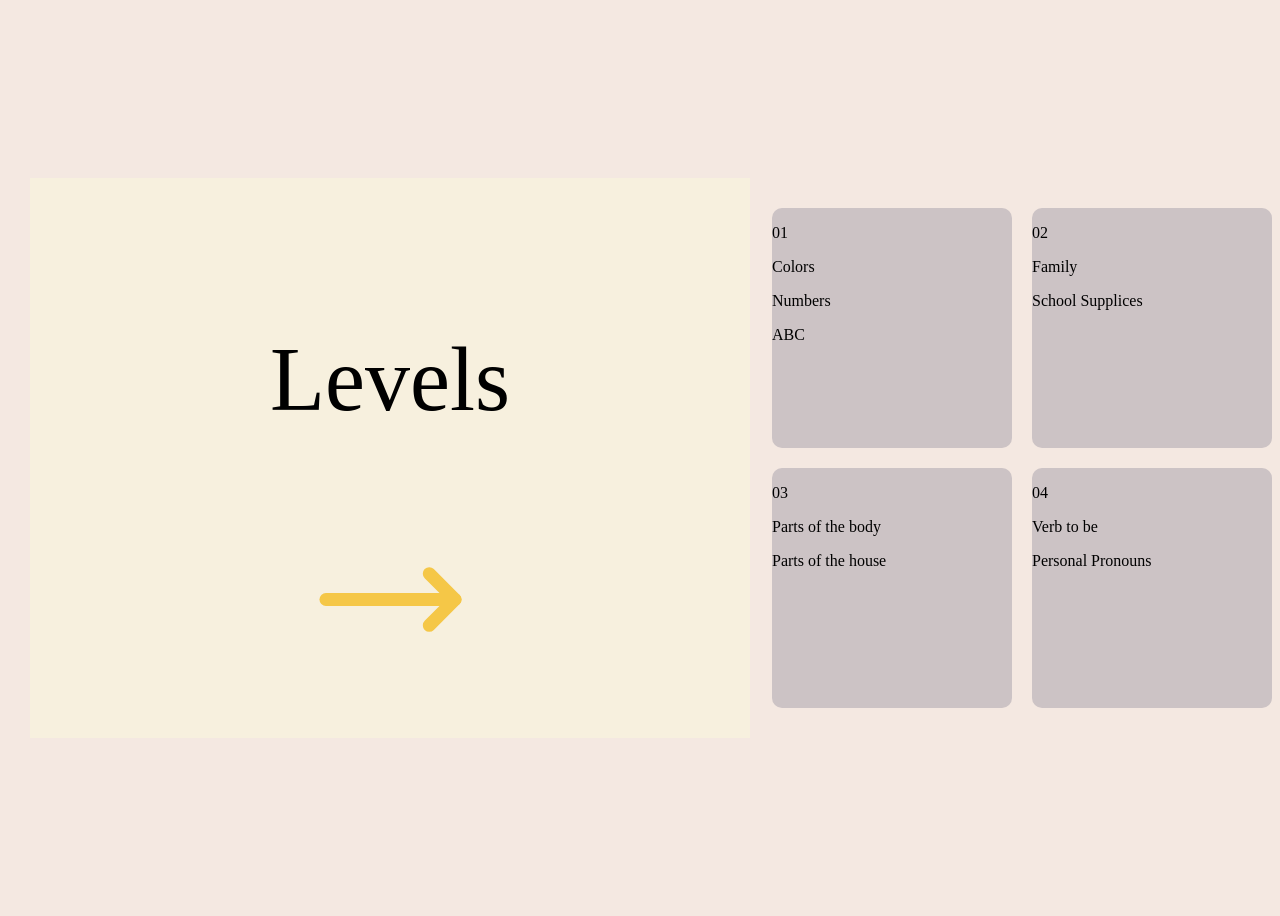
==== Levels.html @ 6d48f49f "creacion de levels y modificacion en el index" ====
<!DOCTYPE html>
<html lang="en">
<head>
    <meta charset="UTF-8">
    <meta name="viewport" content="width=device-width, initial-scale=1.0">
    <title>Levels</title>
    <link rel="stylesheet" href="css/Levels.css">
</head>
<body>
    <header>
        <div class="container">
            <p class="pLevels">Levels</p>
        <button>
            <svg xmlns="http://www.w3.org/2000/svg" 
                display="block"
                margin-top="10px"
                height="155"  
                viewBox="0 0 24 24" 
                fill="none" 
                margin-top="-5px"
                stroke="#f5c747" 
                stroke-width="2" 
                stroke-linecap="round" 
                stroke-linejoin="round" 
                class="flecha">
                <path d="M18 8L22 12L18 16"/>
                <path d="M2 12H22"/>
            </svg>
        </button>
        </div>

        </header>
        <div class="cuadritos">
            <div class="containerRojo">
                <p>01</p>
                <p>Colors</p>
                <p>Numbers</p>
                <p>ABC</p>
            </div>
            <div class="containerAzul">
                <p>02</p>
                <p>Family</p>
                <p>School Supplices</p>
            </div>
            <div class="containerMorado>">
                <p>03</p>
                <p>Parts of the body</p> 
                <p>Parts of the house</p>               
            </div>
            <div class="containerNaranja">
                <p>04</p>
                <p>Verb to be</p>   
                <p>Personal Pronouns</p>             
            </div>

        </div>
    
</body>
</html>
---- css/Levels.css ----
body {
    background-color: #f4e8e1;
    min-height: 100vh;
    display: flex;
    justify-content: center;
    align-items: center;
    overflow: hidden;
}
header {
  display: flex;
  grid-template-columns: 2fr 1fr;
  gap: 20px;
  width: 1000px;
  margin: 50px auto;
}
.container{
    display: flex;
    flex-direction: column;  /* ← CAMBIA de row a column (apila verticalmente) */
    background-color: #f7f0de;
    align-items: center;      /* ← Centra horizontalmente */
    justify-content: center;  /* ← Centra verticalmente */             /* ← Espacio entre el título y la flecha */
    width: 600px;
    margin: -20px auto;
    padding: 60px;            /* ← Añade padding para mejor apariencia */
}
.cuadritos {
  display: grid;
  grid-template-columns: repeat(2, 1fr);
  gap: 20px;
}
.cuadritos div {
  background-color: #ccc3c5;
  border-radius: 10px;
  height: 240px;
  width: 240px;
}
p{
    font-family: cursive;
}
.pLevels{
font-size: 90px;
}
button{
    background: transparent;
    border: none;
    cursor: pointer;
    display: inline-flex;
    align-items: center;
    gap: 10px;
    position: relative;
    transition: transform 0.3s ease;
}
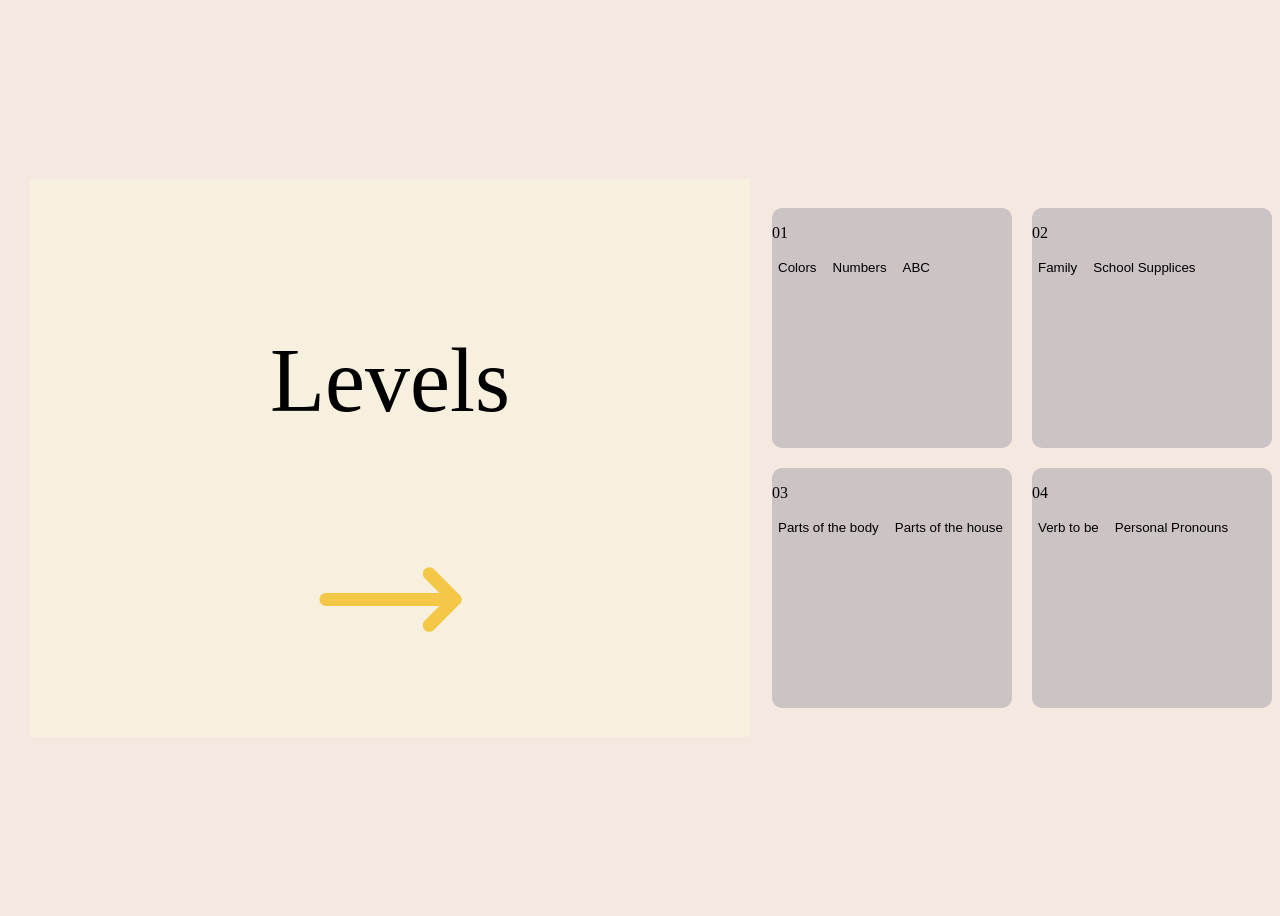
==== commit f9c729ff: "levels completo" ====
--- a/Levels.html
+++ b/Levels.html
@@ -10,47 +10,56 @@
     <header>
         <div class="container">
             <p class="pLevels">Levels</p>
-        <button>
+        <div class="flecha">
             <svg xmlns="http://www.w3.org/2000/svg" 
-                display="block"
-                margin-top="10px"
-                height="155"  
-                viewBox="0 0 24 24" 
-                fill="none" 
-                margin-top="-5px"
-                stroke="#f5c747" 
-                stroke-width="2" 
-                stroke-linecap="round" 
-                stroke-linejoin="round" 
+            background="transparent";
+            border="none" ;
+            cursor="pointer" ;
+            display="flex" ;
+            align-items="center" ;
+            gap="10px";
+            position="relative" ;
+            transition="transform 0.3s ease" ;
+            margin-top="-35px"
+            height="155" 
+            stroke="#f5c747" 
+            stroke-width="2" 
+            stroke-linecap="round" 
+            stroke-linejoin="round"             
+            viewBox="0 0 24 24"     
+            fill="none" 
+                                
+
+
                 class="flecha">
                 <path d="M18 8L22 12L18 16"/>
                 <path d="M2 12H22"/>
             </svg>
-        </button>
+        </div>
         </div>
 
         </header>
         <div class="cuadritos">
             <div class="containerRojo">
-                <p>01</p>
-                <p>Colors</p>
-                <p>Numbers</p>
-                <p>ABC</p>
+                <p class="number">01</p>
+                <button>Colors</button>
+                <button>Numbers</button>
+                <button>ABC</button>
             </div>
             <div class="containerAzul">
-                <p>02</p>
-                <p>Family</p>
-                <p>School Supplices</p>
+                <p class="number">02</p>
+                <button>Family</button>
+                <button>School Supplices</button>
             </div>
-            <div class="containerMorado>">
-                <p>03</p>
-                <p>Parts of the body</p> 
-                <p>Parts of the house</p>               
+            <div class="containerMorado">
+                <p class="number">03</p>
+                <button>Parts of the body</button> 
+                <button>Parts of the house</button>               
             </div>
             <div class="containerNaranja">
-                <p>04</p>
-                <p>Verb to be</p>   
-                <p>Personal Pronouns</p>             
+                <p class="number">04</p>
+                <button>Verb to be</button>   
+                <button>Personal Pronouns</button>             
             </div>
 
         </div>
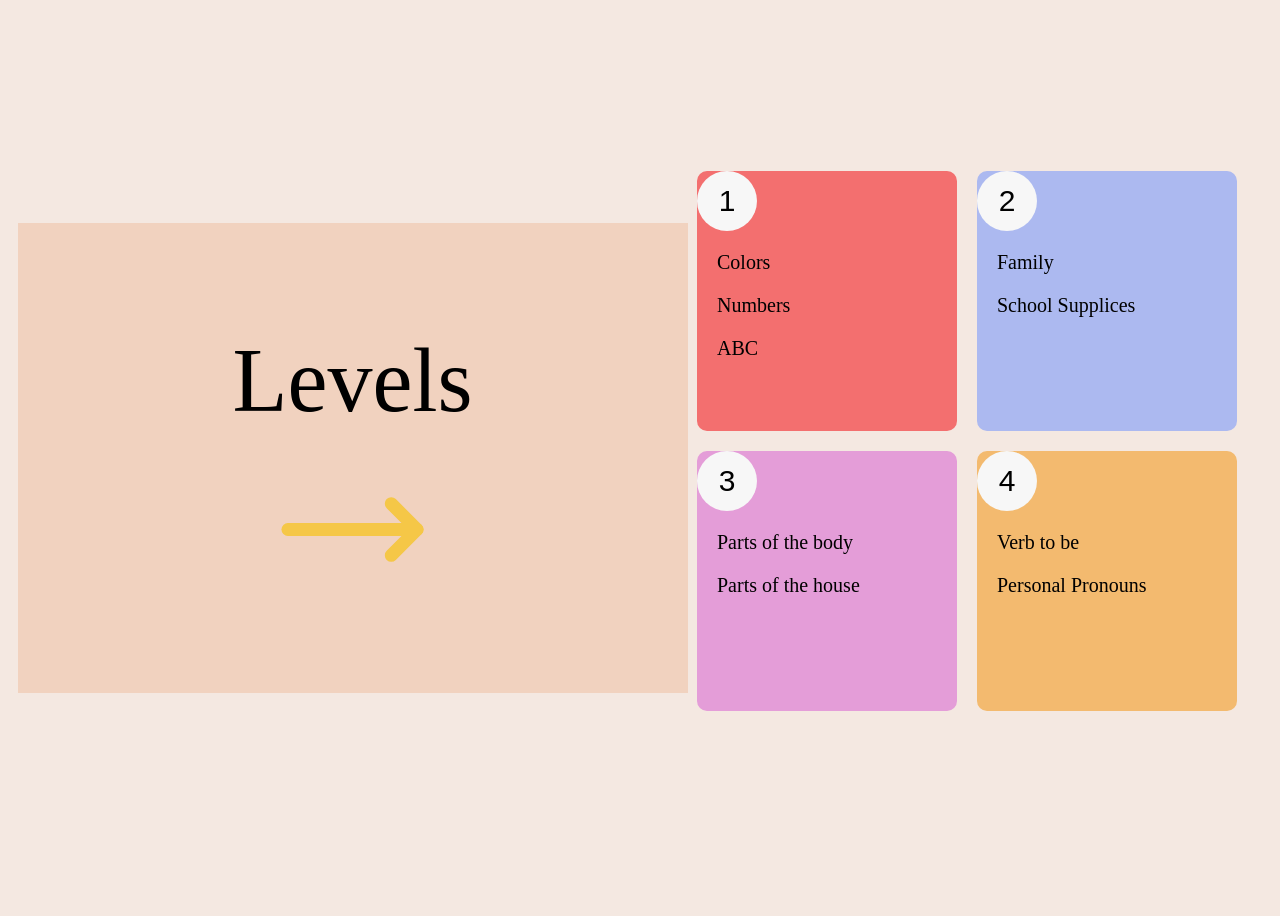
==== commit cfef0cb8: "Finish" ====
--- a/Levels.html
+++ b/Levels.html
@@ -28,9 +28,6 @@
             stroke-linejoin="round"             
             viewBox="0 0 24 24"     
             fill="none" 
-                                
-
-
                 class="flecha">
                 <path d="M18 8L22 12L18 16"/>
                 <path d="M2 12H22"/>
@@ -41,25 +38,28 @@
         </header>
         <div class="cuadritos">
             <div class="containerRojo">
-                <p class="number">01</p>
-                <button>Colors</button>
-                <button>Numbers</button>
-                <button>ABC</button>
+            <a href="RainbowEnglish/Level1.html">
+                <button>1</button>
+            </a>
+                <p >Colors</p>
+                <p>Numbers</p>
+                <p>ABC</p>
+
             </div>
             <div class="containerAzul">
-                <p class="number">02</p>
-                <button>Family</button>
-                <button>School Supplices</button>
+                <button>2</button>
+                <p>Family</p>
+                <p>School Supplices</p>
             </div>
             <div class="containerMorado">
-                <p class="number">03</p>
-                <button>Parts of the body</button> 
-                <button>Parts of the house</button>               
+                <button>3</button>
+                <p>Parts of the body</p> 
+                <p>Parts of the house</p>               
             </div>
             <div class="containerNaranja">
-                <p class="number">04</p>
-                <button>Verb to be</button>   
-                <button>Personal Pronouns</button>             
+                <button>4</button>
+                <p>Verb to be</p>   
+                <p>Personal Pronouns</p>             
             </div>
 
         </div>
--- a/css/Levels.css
+++ b/css/Levels.css
@@ -16,10 +16,11 @@
 .container{
     display: flex;
     flex-direction: column;  /* ← CAMBIA de row a column (apila verticalmente) */
-    background-color: #f7f0de;
+    background-color: #f1d2bf;
     align-items: center;      /* ← Centra horizontalmente */
     justify-content: center;  /* ← Centra verticalmente */             /* ← Espacio entre el título y la flecha */
-    width: 600px;
+    width: 550px;
+    height: 350px;
     margin: -20px auto;
     padding: 60px;            /* ← Añade padding para mejor apariencia */
 }
@@ -27,27 +28,63 @@
   display: grid;
   grid-template-columns: repeat(2, 1fr);
   gap: 20px;
+  margin: 0 35px 35px 0;
 }
 .cuadritos div {
-  background-color: #ccc3c5;
   border-radius: 10px;
-  height: 240px;
-  width: 240px;
+  height: 260px;
+  width: 260px;
+
 }
 p{
-    font-family: cursive;
-}
-.pLevels{
-font-size: 90px;
-}
-button{
-    background: transparent;
+    border-radius: 10px;
     border: none;
     cursor: pointer;
-    display: inline-flex;
+    display: felx;
     align-items: center;
     gap: 10px;
     position: relative;
     transition: transform 0.3s ease;
+    font-family: cursive;
+    font-size: 20px;
+    margin: 20px;
+
+}
+.pLevels {
+font-size: 90px;
+}
+.number{
+  font-size: 30px;
+  text-align: center;
+
+
+
+  background: #f0ecec;
+}
+button{
+  font-size: 30px;
+  text-align: center;
+  background-color: #f7f7f7;
+  border-radius: 50%;
+  padding: 10px;
+  cursor: pointer;
+  width: 60px;
+  height: 60px;
+  position: relative;
+  border: none;
+
+
 }
 
+.containerRojo{
+  background-color: #f36f6f;
+}
+.containerAzul{
+  background-color: #acb9f0;
+}
+.containerMorado{
+  background-color: #e49dd8;
+}
+.containerNaranja{
+  background-color: #f3ba6f;
+}
